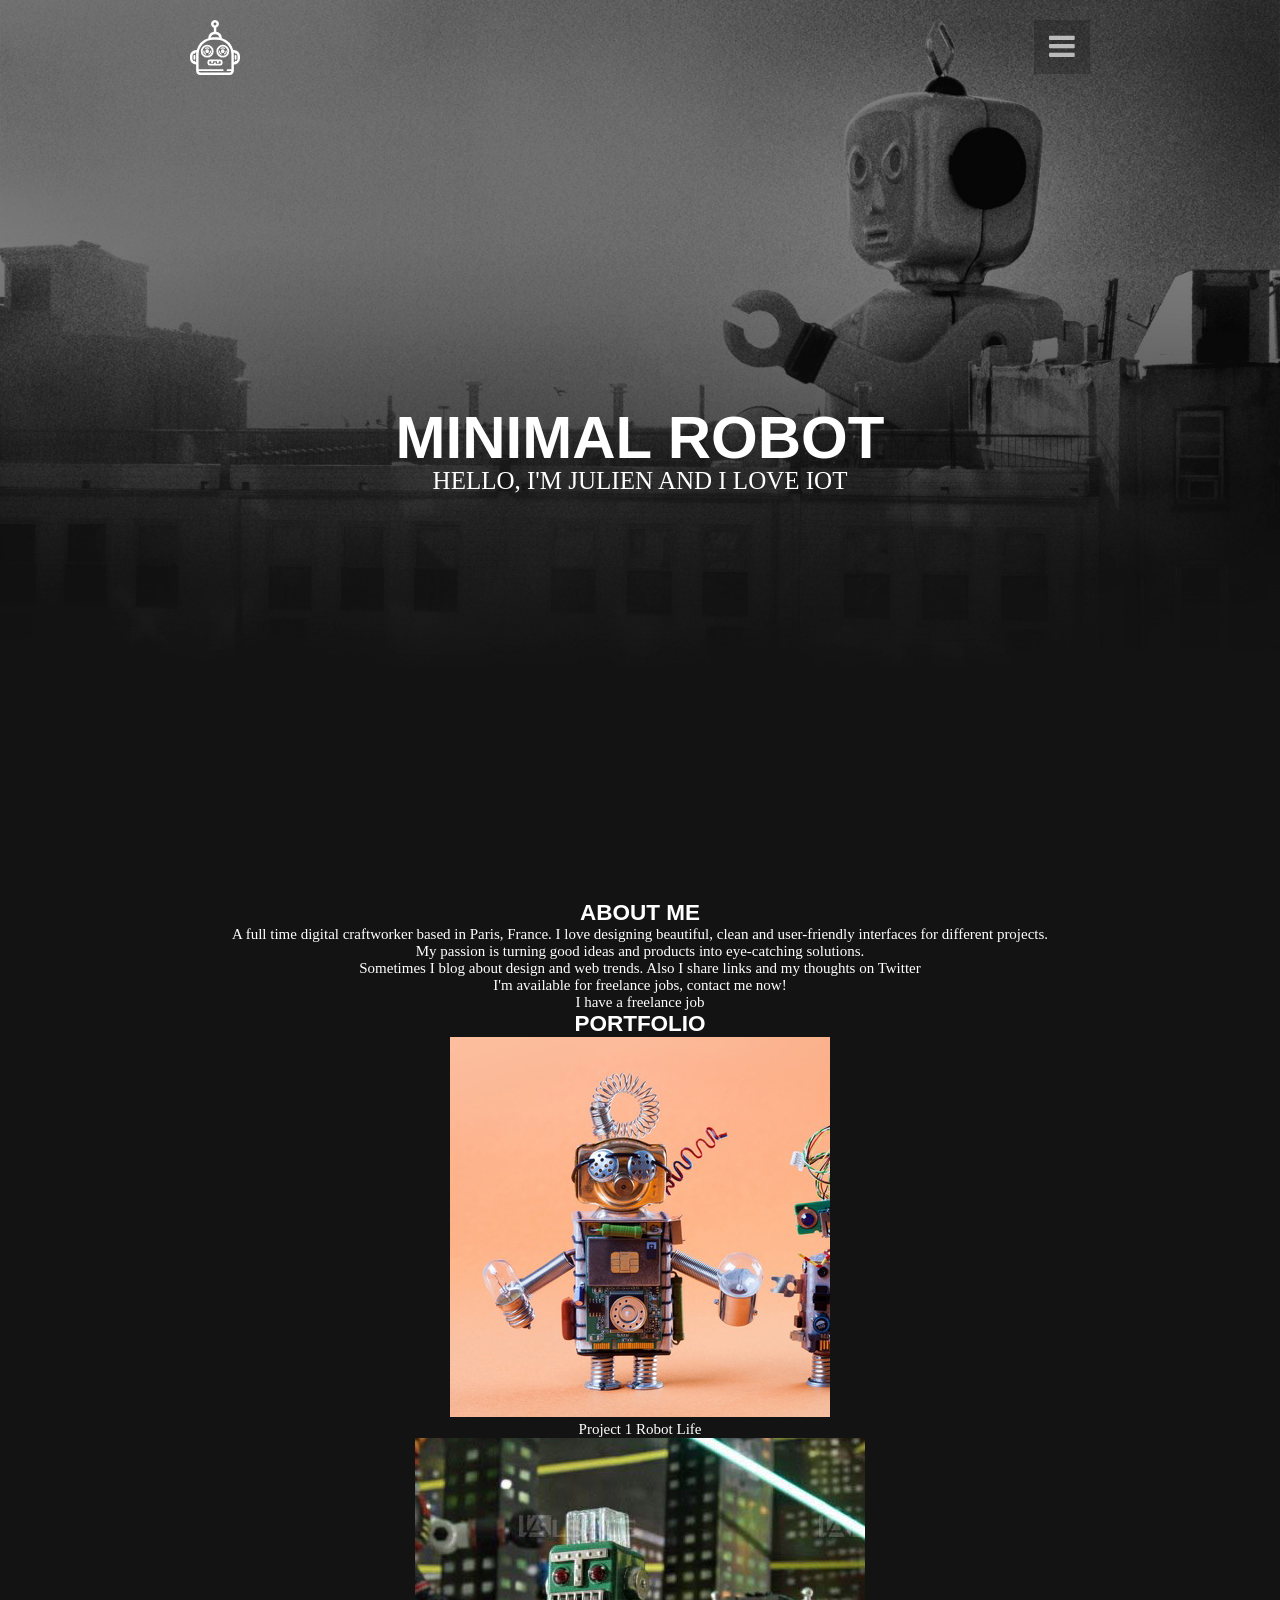
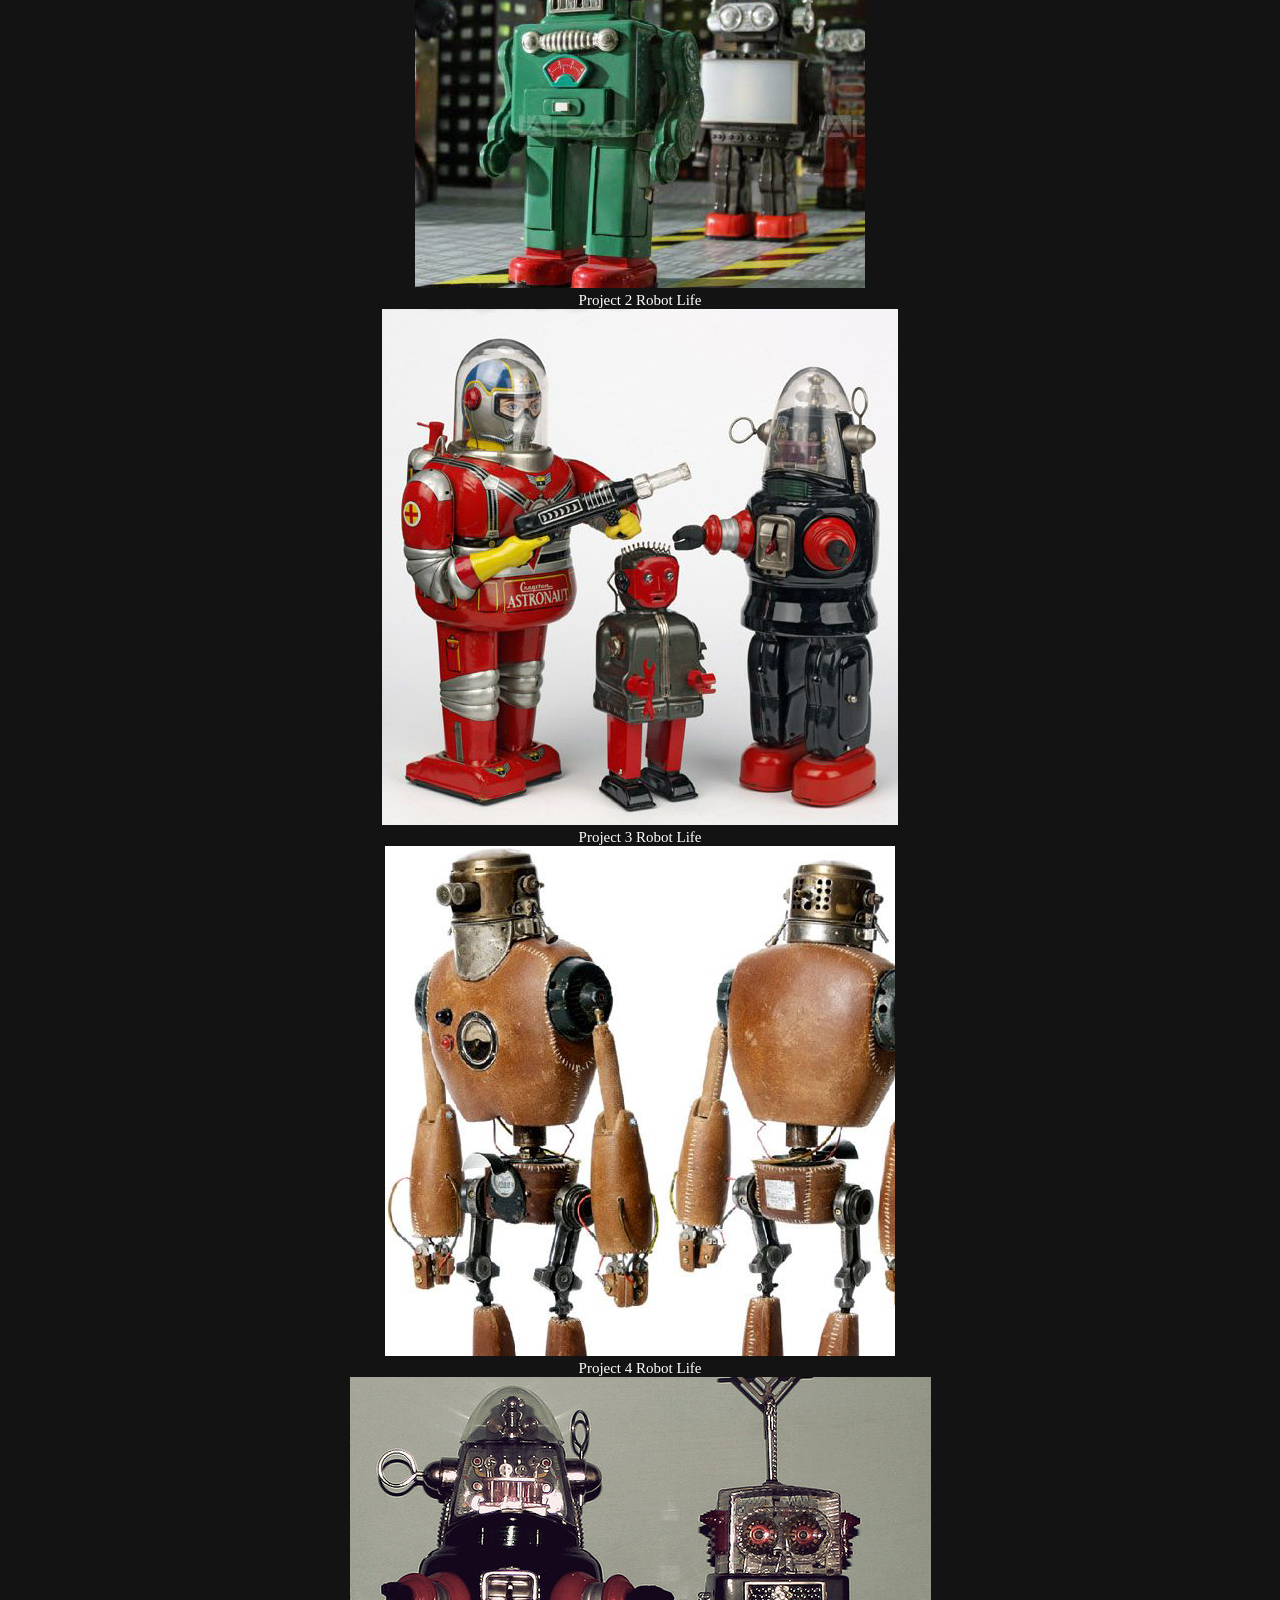
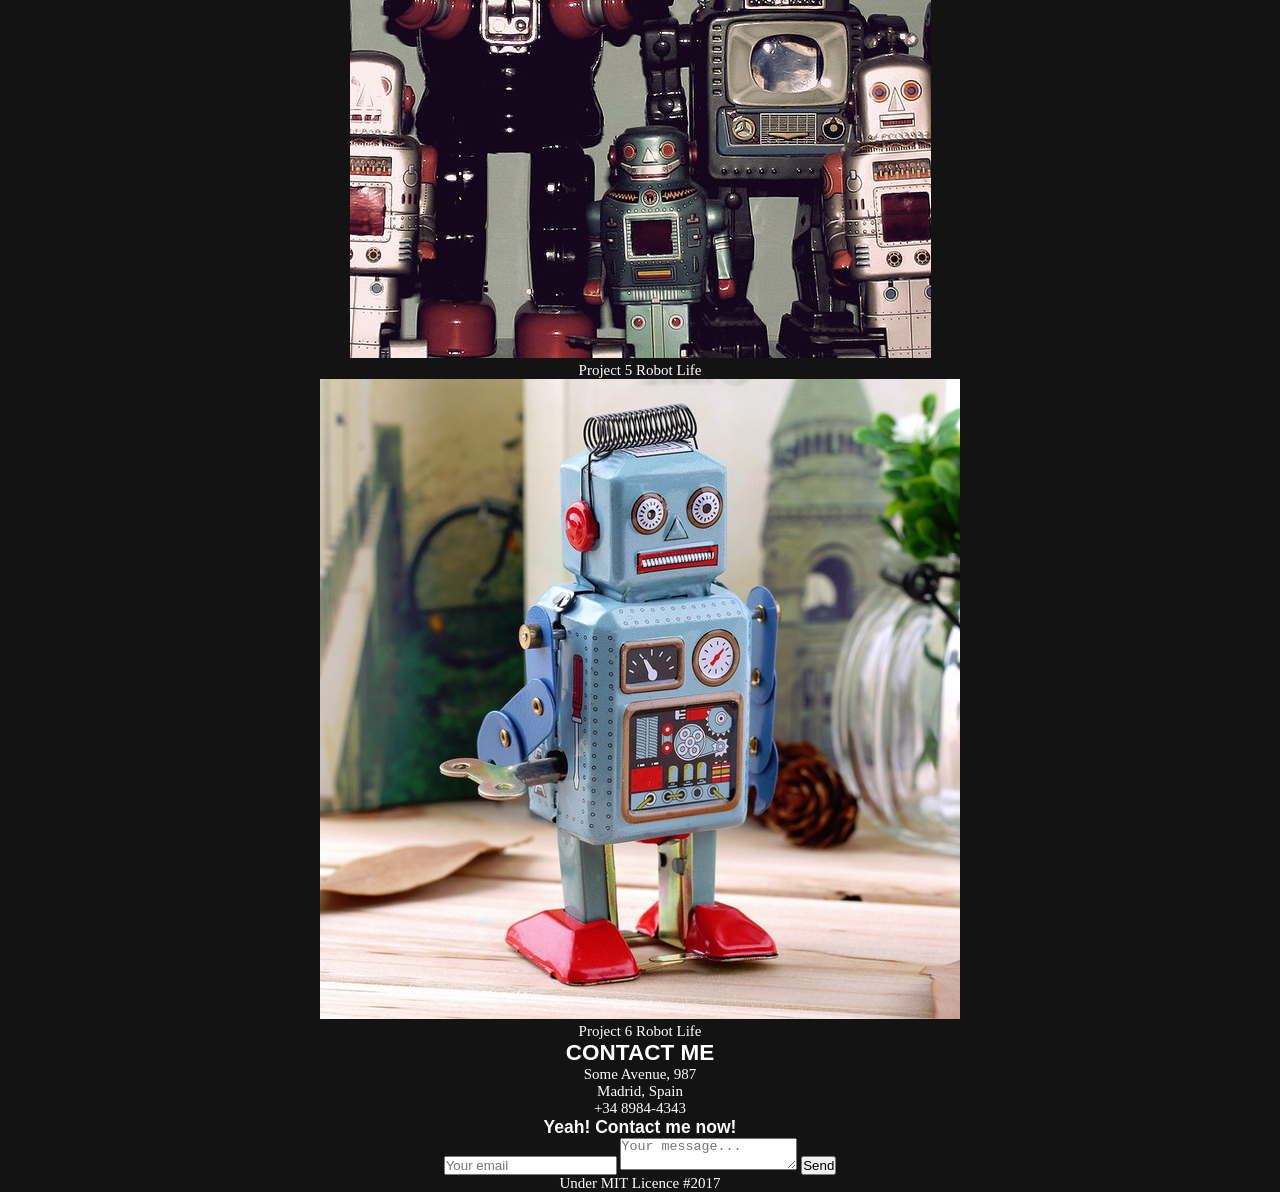
==== FRONT/TP/MinimalRobot/index.html @ c2fe3906 "Base HTML et début du CSS" ====
<!DOCTYPE html>
<html lang="en">
    <head>
        <meta charset="UTF-8">
        <meta name="viewport" content="width=device-width, initial-scale=1.0">
        <meta http-equiv="X-UA-Compatible" content="ie=edge">
        <title>TP Minimal Robot</title>
        <link rel="stylesheet" href="./css/style.css">
    </head>
    <body>

        <header>
            <nav>
                <ul>
                    <li><a href="index.html">Minimal Robot</a></li>
                    <li><a href="#">Home</a></li>
                    <li><a href="#">About</a></li>
                    <li><a href="#">Portfolio</a></li>
                    <li><a href="#">Contacts</a></li>
                    <li>
                        <a href="#"><i class="fa fa-facebook" aria-hidden="true"></i></a>
                        <a href="#"><i class="fa fa-twitter" aria-hidden="true"></i></a>
                        <a href="#"><i class="fa fa-linkedin" aria-hidden="true"></i></a>
                        <a href="#"><i class="fa fa-instagram" aria-hidden="true"></i></a>
                    </li>
                </ul>
            </nav>

            <section>
                <!-- Logo -->
                <a href="index.html"><img src="./img/noun_1194453_cc.svg" alt="Site logo"></a>

                <!-- Burger menu -->
                <a href="#"><i class="fa fa-bars" aria-hidden="true"></i></a>

                <h1>Minimal Robot <span>Hello, I'm Julien and I love IOT</span></h1>
            </section>
        </header>

        <main>
            <section>
                <h2>About me</h2>
                <ul>
                    <li>A full time digital craftworker based in Paris, France. I love designing beautiful, clean and user-friendly interfaces for different projects.</li>
                    <li>My passion is turning good ideas and products into eye-catching solutions.</li>
                    <li>Sometimes I blog about design and web trends. Also I share links and my thoughts on <a href="#" target="_blank">Twitter</a></li>
                    <li>I'm available for freelance jobs, <a href="#">contact me now!</a></li>
                </ul>
                <a href="#" class="callToAction">I have a freelance job</a>
            </section>

            <section>
                <h2>Portfolio</h2>

                <figure>
                    <img src="./img/project1.jpg">

                    <!-- Figcaption remplace l'attribut alt de l'image -->
                    <figcaption>
                        <span>Project 1</span>
                        Robot Life
                    </figcaption>
                </figure>

                <figure>
                    <img src="./img/project2.jpg">
                    
                    <!-- Figcaption remplace l'attribut alt de l'image -->
                    <figcaption>
                        <span>Project 2</span>
                        Robot Life
                    </figcaption>
                </figure>

                <figure>
                    <img src="./img/project3.jpg">
                    
                    <!-- Figcaption remplace l'attribut alt de l'image -->
                    <figcaption>
                        <span>Project 3</span>
                        Robot Life
                    </figcaption>
                </figure>

                <figure>
                    <img src="./img/project4.jpg">
                    
                    <!-- Figcaption remplace l'attribut alt de l'image -->
                    <figcaption>
                        <span>Project 4</span>
                        Robot Life
                    </figcaption>
                </figure>

                <figure>
                    <img src="./img/project5.jpg">
                    
                    <!-- Figcaption remplace l'attribut alt de l'image -->
                    <figcaption>
                        <span>Project 5</span>
                        Robot Life
                    </figcaption>
                </figure>

                <figure>
                    <img src="./img/project6.jpg">
                    
                    <!-- Figcaption remplace l'attribut alt de l'image -->
                    <figcaption>
                        <span>Project 6</span>
                        Robot Life
                    </figcaption>
                </figure>
            </section>

            <section>
                <h2>Contact me</h2>
                <ul>
                    <li>Some Avenue, 987</li>
                    <li>Madrid, Spain</li>
                    <li>+34 8984-4343</li>
                </ul>

                <h3>Yeah! Contact me now!</h3>
                <form action="#">
                    <input type="email" name="userEmail" placeholder="Your email">
                    <textarea name="userMessage" placeholder="Your message..."></textarea>
                    <button type="submit" class="callToAction">Send</button>
                </form>
            </section>
        </main>

        <footer>Under MIT Licence #2017</footer>

    </body>
</html>
---- FRONT/TP/MinimalRobot/css/style.css ----
/* 
Style du reset
*/
    @import url('https://maxcdn.bootstrapcdn.com/font-awesome/4.7.0/css/font-awesome.min.css');

    *{
        margin: 0;
        padding: 0;
    }

    html{
        font-size: 62.5%; /* 1rem = 10px */
    }

    body{
        font-family: 'Times', serif;
        font-size: 1.5rem; /* => 15px */
        text-align: center;
        color: white;
        background-color: #131313;

        /* Gestion de l'image de fond */
        background-image: url('../img/background.jpg');
        background-repeat: no-repeat;
        background-size: 100%;
    }

    h1, h2, h3{
        font-family: 'Arial', sans-serif;
    }

    h1, h2{
        text-transform: uppercase;
    }

    a{
        text-decoration: none;
        color: inherit;
    }

    ul{
        list-style: none;
    }
/**/

/* 
Style header
*/
    header img{
        width: 5rem;
    }

    nav {
        color: #9c9c9c;
        padding: 4rem;
        border-left: .1rem solid #434343;
        background-color: #131313;
        height: 100vh;

        /* Figer la nav en haut à droite de la page */
        position: fixed;
        top: 0;
        right: -25rem;
    }

    nav li{
        margin-bottom: 1rem;
    }

    nav li:first-child{
        font-size: 2rem;
        font-family: 'Arial', sans-serif;
        font-weight: 900;
        text-transform: uppercase;
        color: white;
        margin-bottom: 2rem;
    }

    nav li:last-child{
        margin-top: 3rem;
    }

    header section {
        max-width: 90rem;
        margin: auto;
        height: 100vh;

        /* Bloquer les enfants dans le parent */
        position: relative;
    }

    header section a:first-of-type{
        /* Sortir la balise du flux */
        position: absolute;
        top: 2rem;
        left: 0;
    }

    header section a:last-of-type {
        font-size: 3rem;
        color: #bababa;
        background-color: rgba(0, 0, 0, 0.2);
        padding: 1rem 1.5rem;
        
        /* Sortir la balise du flux */
        position: absolute;
        top: 2rem;
        right: 0;
    }

    h1 {
        font-size: 6rem;
        font-weight: 900;
        line-height: 1;
        width: 100%;
        max-width: 50rem;

        /* Sortir la balise du flux pour la repositionner */
        position: absolute;
        top: 50%;
        left: 50%;

        /* CSS3 : utilisation des constructeurs */
        -webkit-transform: translate(-50%, -50%);
        transform: translate(-50%, -50%);
    }

    h1 span {
        font-family: 'Times', serif;
        font-weight: 100;
        font-size: 2.5rem;
        display: block;
    }
/**/
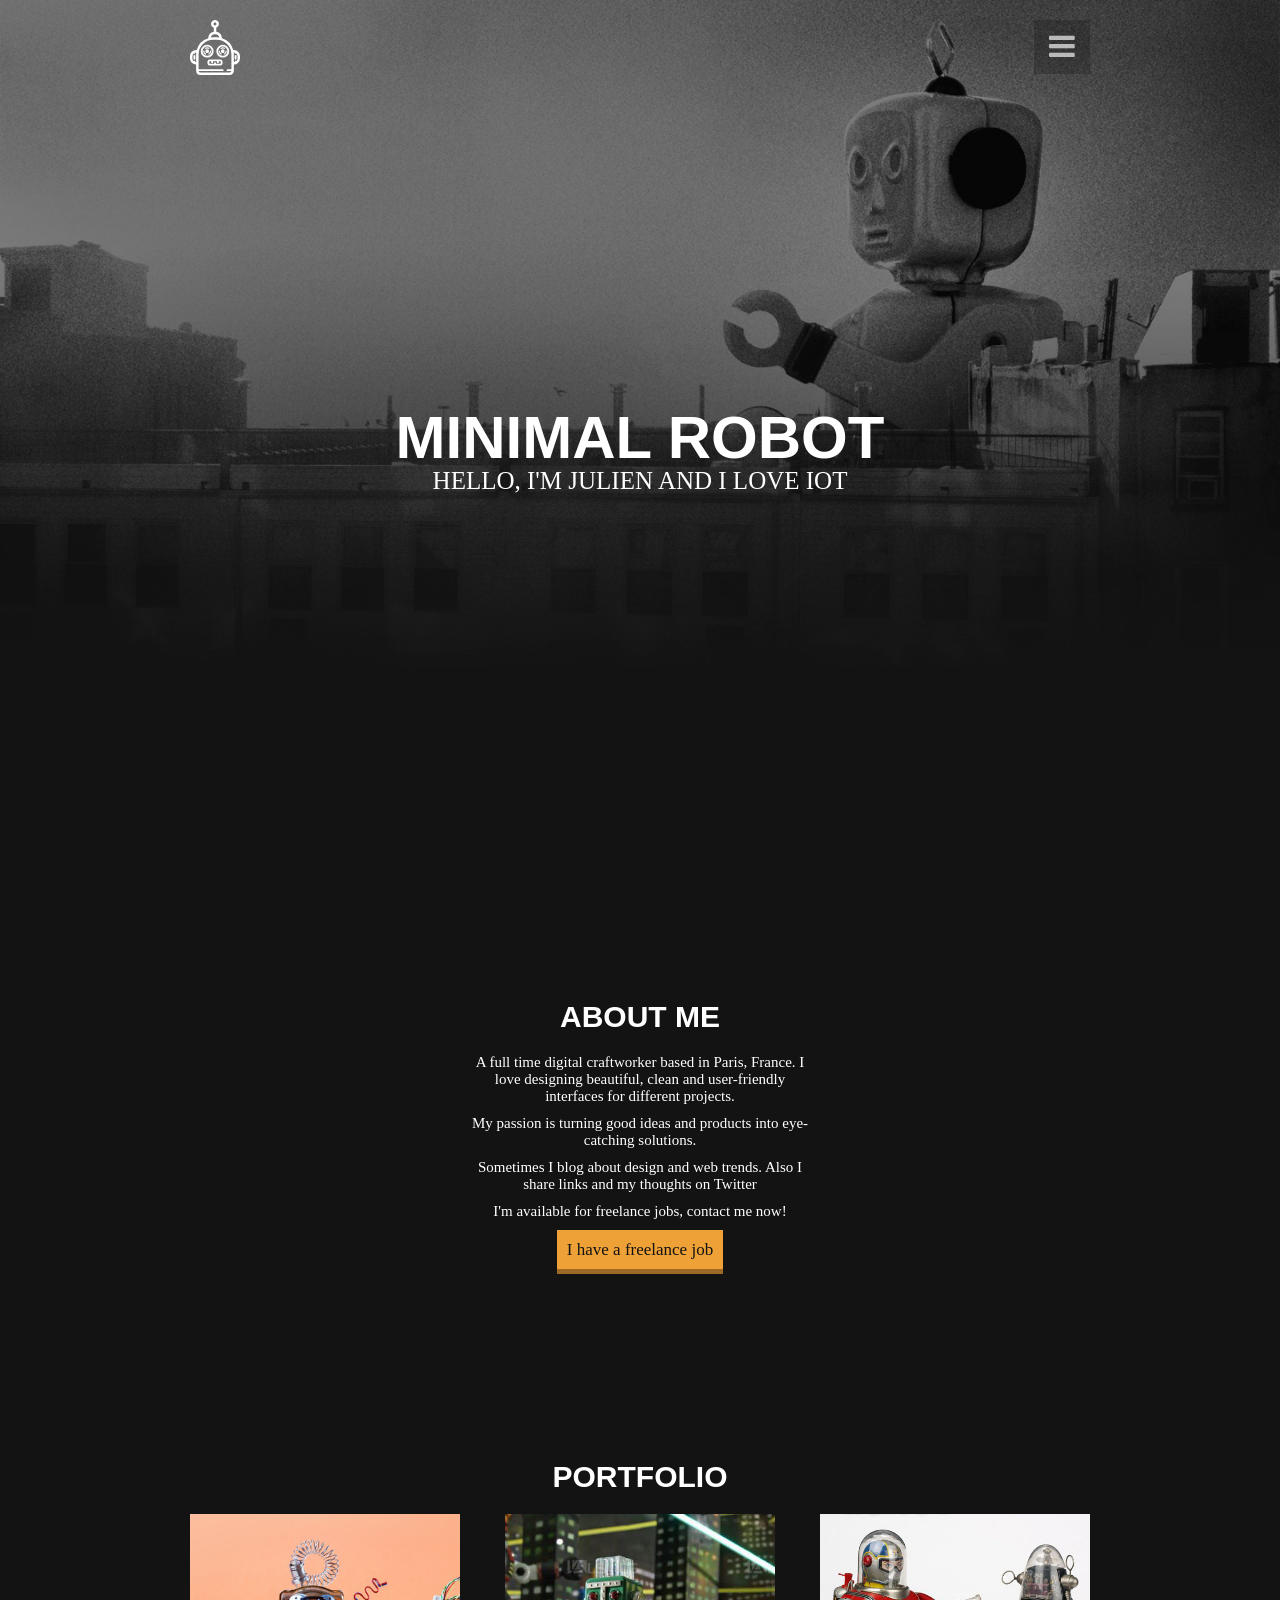
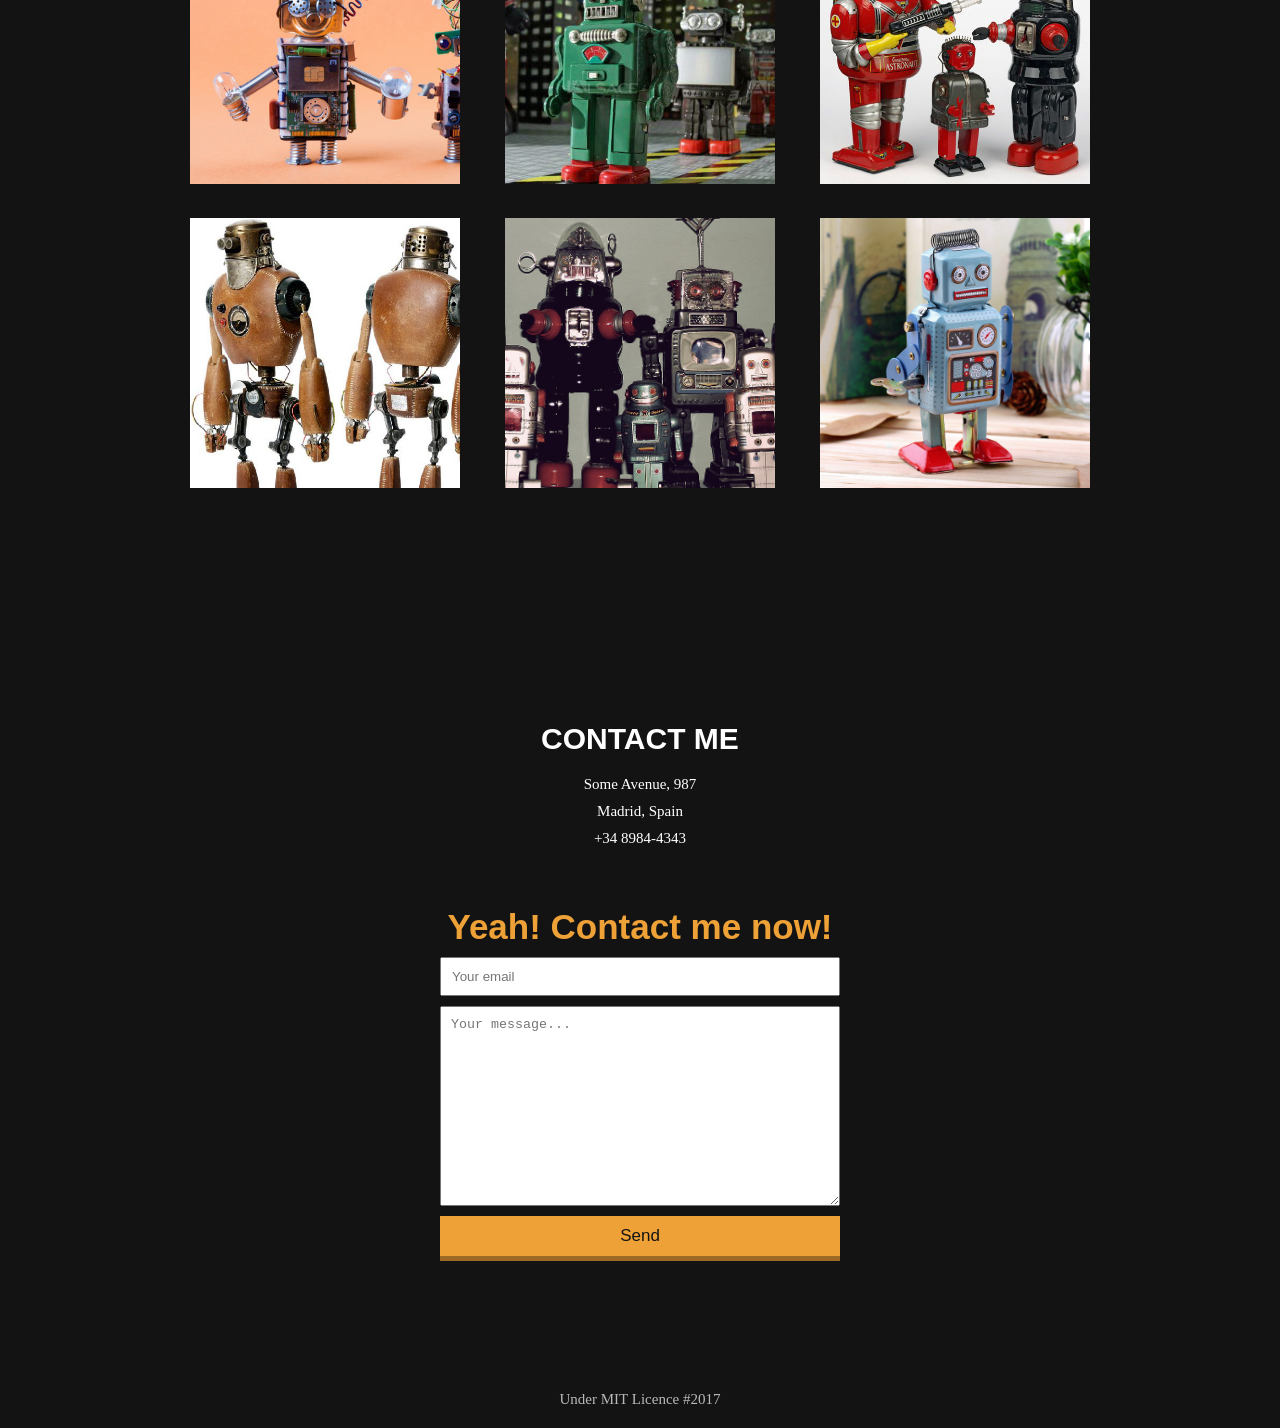
==== commit 8d3f3098: "Fin du CSS" ====
--- a/FRONT/TP/MinimalRobot/index.html
+++ b/FRONT/TP/MinimalRobot/index.html
@@ -51,66 +51,67 @@
 
             <section>
                 <h2>Portfolio</h2>
+                <article>
+                    <figure>
+                        <img src="./img/project1.jpg">
 
-                <figure>
-                    <img src="./img/project1.jpg">
+                        <!-- Figcaption remplace l'attribut alt de l'image -->
+                        <figcaption>
+                            <span>Project 1</span>
+                            Robot Life
+                        </figcaption>
+                    </figure>
 
-                    <!-- Figcaption remplace l'attribut alt de l'image -->
-                    <figcaption>
-                        <span>Project 1</span>
-                        Robot Life
-                    </figcaption>
-                </figure>
+                    <figure>
+                        <img src="./img/project2.jpg">
+                        
+                        <!-- Figcaption remplace l'attribut alt de l'image -->
+                        <figcaption>
+                            <span>Project 2</span>
+                            Robot Life
+                        </figcaption>
+                    </figure>
 
-                <figure>
-                    <img src="./img/project2.jpg">
-                    
-                    <!-- Figcaption remplace l'attribut alt de l'image -->
-                    <figcaption>
-                        <span>Project 2</span>
-                        Robot Life
-                    </figcaption>
-                </figure>
+                    <figure>
+                        <img src="./img/project3.jpg">
+                        
+                        <!-- Figcaption remplace l'attribut alt de l'image -->
+                        <figcaption>
+                            <span>Project 3</span>
+                            Robot Life
+                        </figcaption>
+                    </figure>
 
-                <figure>
-                    <img src="./img/project3.jpg">
-                    
-                    <!-- Figcaption remplace l'attribut alt de l'image -->
-                    <figcaption>
-                        <span>Project 3</span>
-                        Robot Life
-                    </figcaption>
-                </figure>
+                    <figure>
+                        <img src="./img/project4.jpg">
+                        
+                        <!-- Figcaption remplace l'attribut alt de l'image -->
+                        <figcaption>
+                            <span>Project 4</span>
+                            Robot Life
+                        </figcaption>
+                    </figure>
 
-                <figure>
-                    <img src="./img/project4.jpg">
-                    
-                    <!-- Figcaption remplace l'attribut alt de l'image -->
-                    <figcaption>
-                        <span>Project 4</span>
-                        Robot Life
-                    </figcaption>
-                </figure>
+                    <figure>
+                        <img src="./img/project5.jpg">
+                        
+                        <!-- Figcaption remplace l'attribut alt de l'image -->
+                        <figcaption>
+                            <span>Project 5</span>
+                            Robot Life
+                        </figcaption>
+                    </figure>
 
-                <figure>
-                    <img src="./img/project5.jpg">
-                    
-                    <!-- Figcaption remplace l'attribut alt de l'image -->
-                    <figcaption>
-                        <span>Project 5</span>
-                        Robot Life
-                    </figcaption>
-                </figure>
-
-                <figure>
-                    <img src="./img/project6.jpg">
-                    
-                    <!-- Figcaption remplace l'attribut alt de l'image -->
-                    <figcaption>
-                        <span>Project 6</span>
-                        Robot Life
-                    </figcaption>
-                </figure>
+                    <figure>
+                        <img src="./img/project6.jpg">
+                        
+                        <!-- Figcaption remplace l'attribut alt de l'image -->
+                        <figcaption>
+                            <span>Project 6</span>
+                            Robot Life
+                        </figcaption>
+                    </figure>
+                </article>
             </section>
 
             <section>
--- a/FRONT/TP/MinimalRobot/css/style.css
+++ b/FRONT/TP/MinimalRobot/css/style.css
@@ -4,8 +4,14 @@
     @import url('https://maxcdn.bootstrapcdn.com/font-awesome/4.7.0/css/font-awesome.min.css');
 
     *{
+        /* Supprimer toutes les marges */
         margin: 0;
         padding: 0;
+
+        /* Intégrer les bordures et les paddings dans la taille des blocs */
+        -webkit-box-sizing: border-box;
+        -moz-box-sizing: border-box;
+        box-sizing: border-box;
     }
 
     html{
@@ -41,6 +47,10 @@
     ul{
         list-style: none;
     }
+
+    img{
+        max-width: 100%;
+    }
 /**/
 
 /* 
@@ -63,7 +73,7 @@
         right: -25rem;
     }
 
-    nav li{
+    li{
         margin-bottom: 1rem;
     }
 
@@ -131,4 +141,139 @@
         font-size: 2.5rem;
         display: block;
     }
+/**/
+
+/* 
+Style main
+*/
+    section{
+        padding: 10rem 0;
+    }
+
+    h2 {
+        font-size: 3rem;
+        margin-bottom: 2rem;
+    }
+
+    main ul{
+        max-width: 35rem;
+        margin: 0 auto 2rem auto;
+    }
+
+    main{
+        max-width: 90rem;
+        margin: auto;
+    }
+
+    main article{        
+        display: -webkit-flex;
+        display: flex;
+
+        -webkit-flex-wrap: wrap;
+        -moz-flex-wrap: wrap;
+        flex-wrap: wrap;
+
+        -webkit-justify-content: space-between;
+        -moz-justify-content: space-between;
+        justify-content: space-between;
+    }
+
+    figure{
+        width: 30%;
+        cursor: pointer;
+        margin-bottom: 3rem;
+
+        /* Bloquer les enfants dans le parent */
+        position: relative;
+    }
+
+    
+
+    figcaption {
+        font-size: 2rem;
+        background: rgba(19, 19, 19, .5);
+        padding: 2rem;
+        width: 60%;
+
+        opacity: 0;
+        margin-top: -2rem;
+
+        position: absolute;
+        top: 50%;
+        left: 50%;
+
+        -webkit-transform: translate(-50%, -50%);
+        transform: translate(-50%, -50%);
+
+        -webkit-transition: all .5s;
+        transition: all .5s;
+    }
+
+    figure:hover figcaption{
+        margin-top: 0;
+        opacity: 1;
+    }
+
+    
+
+    figcaption span {
+        font-family: 'Arial', sans-serif;
+        font-size: 1.5rem;
+        text-transform: uppercase;
+
+        display: block;
+        background: #131313;
+        padding: 1rem 0;
+        margin-bottom: 1rem;
+    }
+
+    h3 {
+        font-size: 3.5rem;
+        color: #eea136;
+        margin: 6rem auto 1rem auto;
+    }
+
+    form{
+        max-width: 40rem;
+        margin: auto;
+    }
+
+    input, textarea, button{
+        display: block;
+        width: 100%;
+        margin-bottom: 1rem;
+        padding: 1rem;
+    }
+
+    textarea{
+        min-height: 20rem;
+    }
+
+    .callToAction{
+        font-size: 1.7rem;
+        font-weight: 500;
+        color: #131313;
+        background-color: #eea136;
+        padding: 1rem;
+        
+        border: none;
+        border-bottom: .5rem solid #9d6924;
+
+        -webkit-transition: all .5s;
+        transition: all .5s;
+    }
+
+    .callToAction:hover{
+        background-color: white;
+        border-color: white;
+    }
+/**/
+
+/* 
+Style footer
+*/
+    footer{
+        opacity: .7;
+        padding: 2rem;
+    }
 /**/
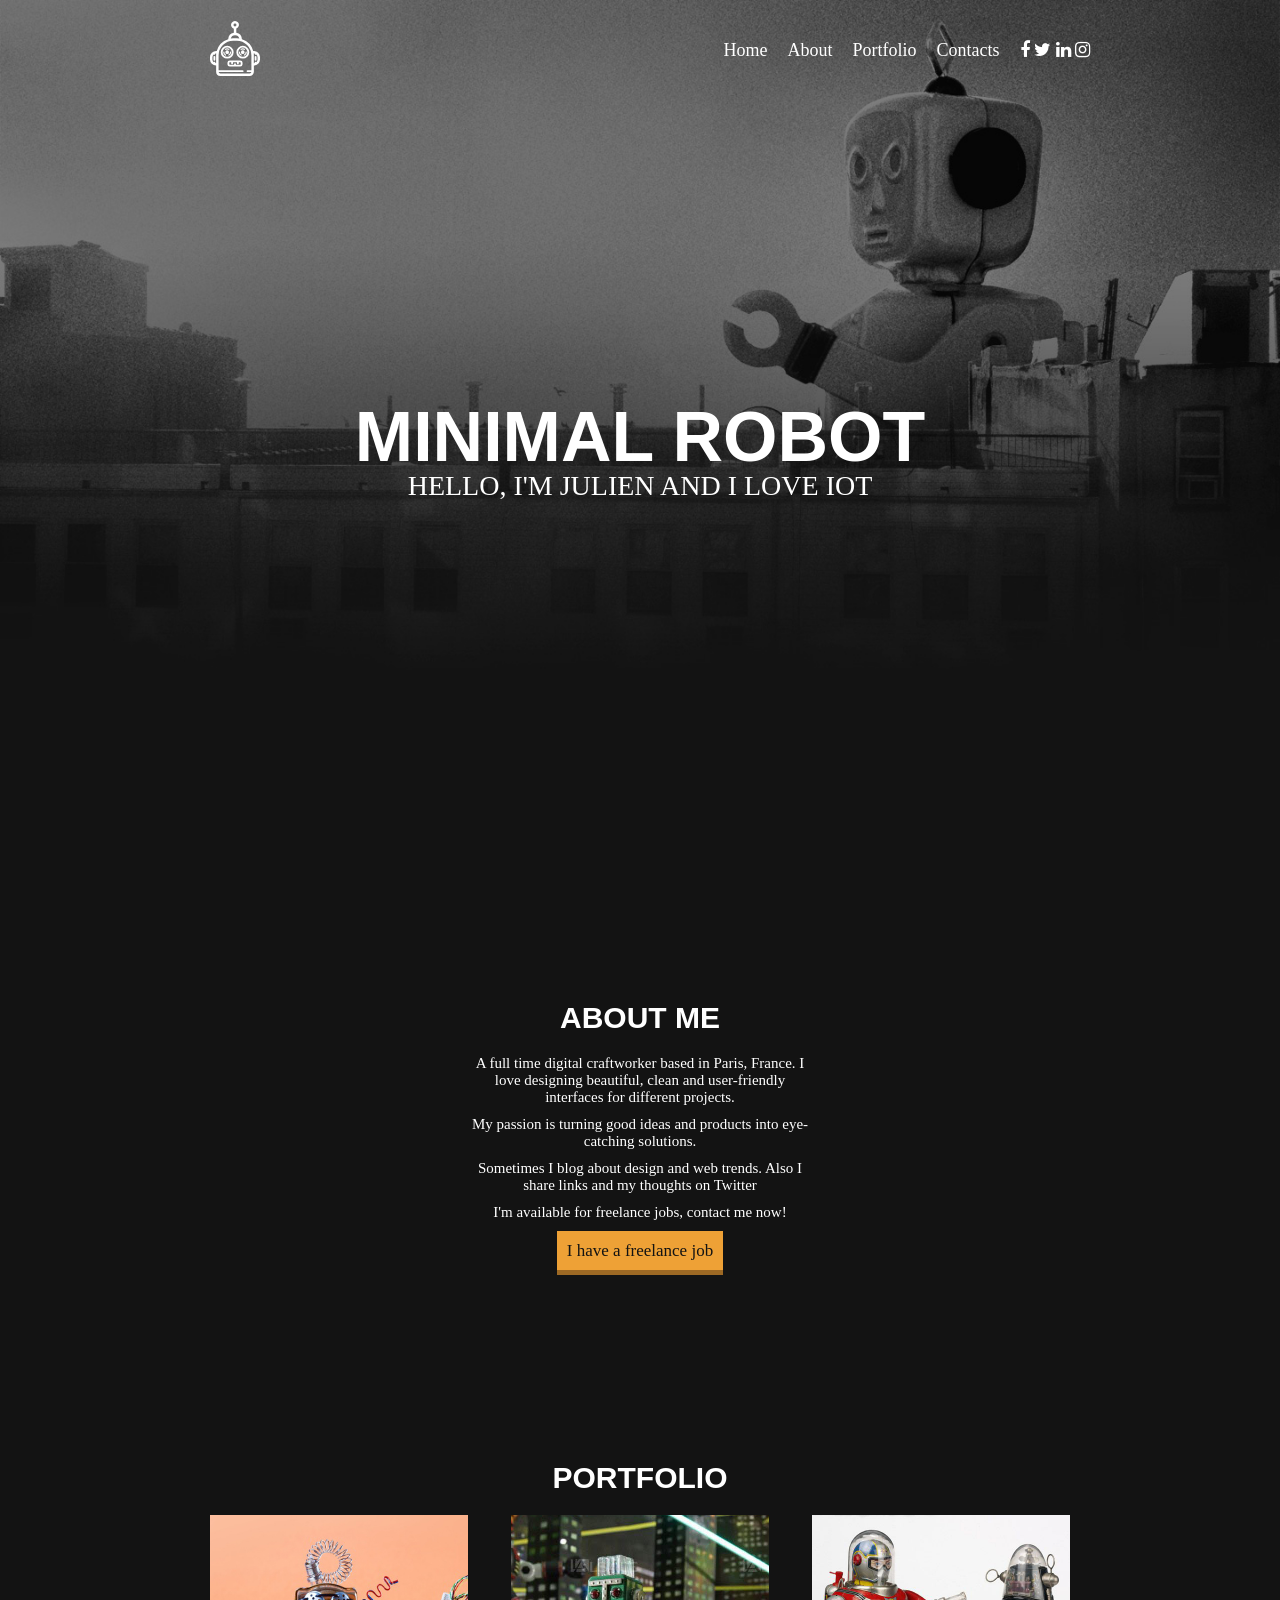
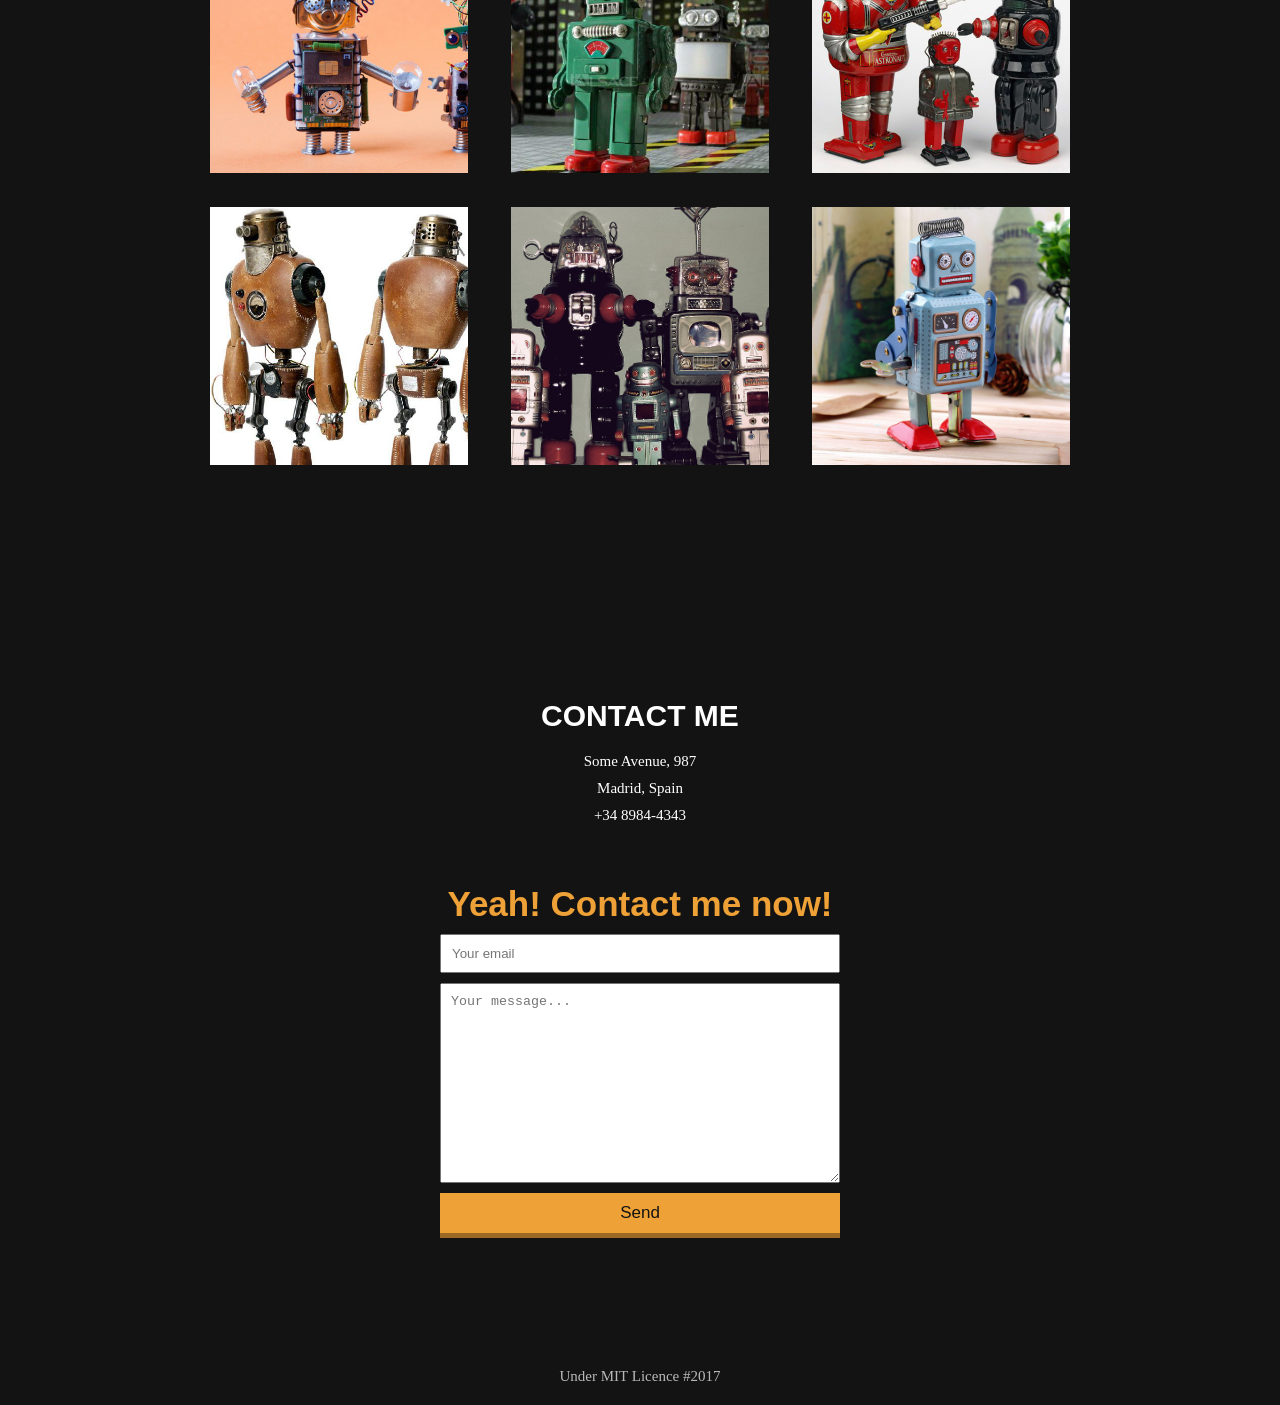
==== commit c3a142d3: "Ajout du JS sur Minimal Robot" ====
--- a/FRONT/TP/MinimalRobot/index.html
+++ b/FRONT/TP/MinimalRobot/index.html
@@ -8,9 +8,10 @@
         <link rel="stylesheet" href="./css/style.css">
     </head>
     <body>
-
+        <!-- <a href="mailto:?subject=look at this website&body=Hi,I found this website
+        and thought you might like it http://www.geocities.com/wowhtml/">tell a friend</a> -->
         <header>
-            <nav>
+            <nav id="myNav">
                 <ul>
                     <li><a href="index.html">Minimal Robot</a></li>
                     <li><a href="#">Home</a></li>
@@ -31,7 +32,9 @@
                 <a href="index.html"><img src="./img/noun_1194453_cc.svg" alt="Site logo"></a>
 
                 <!-- Burger menu -->
-                <a href="#"><i class="fa fa-bars" aria-hidden="true"></i></a>
+                <a href="#" id="burgerMenuBtn">
+                    <i class="fa fa-bars" aria-hidden="true" id="burgerPicto"></i>
+                </a>
 
                 <h1>Minimal Robot <span>Hello, I'm Julien and I love IOT</span></h1>
             </section>
@@ -52,7 +55,7 @@
             <section>
                 <h2>Portfolio</h2>
                 <article>
-                    <figure>
+                    <figure id="myProject">
                         <img src="./img/project1.jpg">
 
                         <!-- Figcaption remplace l'attribut alt de l'image -->
@@ -112,6 +115,21 @@
                         </figcaption>
                     </figure>
                 </article>
+
+                <article id="modal">
+                    <div id="contentModal">
+                        <div>
+                            <img src="./img/project1.jpg" alt="Projet 1">
+                        </div>
+
+                        <div>
+                            <a href="#" id="closeModal"><i class="fa fa-times" aria-hidden="true"></i></a>
+                            <h3>Titre du projet</h3>
+                            <p>Lorem ipsum dolor sit amet consectetur adipisicing elit. Aperiam aut temporibus nesciunt repudiandae repellendus nulla architecto quod placeat? Illo, dignissimos? Officia quos esse mollitia in a qui? Exercitationem, numquam tempora.</p>
+                        </div>
+                    </div>
+                </article>
+
             </section>
 
             <section>
@@ -133,5 +151,6 @@
 
         <footer>Under MIT Licence #2017</footer>
 
+        <script src="./js/script.js"></script>
     </body>
 </html>
--- a/FRONT/TP/MinimalRobot/css/style.css
+++ b/FRONT/TP/MinimalRobot/css/style.css
@@ -28,7 +28,7 @@
         /* Gestion de l'image de fond */
         background-image: url('../img/background.jpg');
         background-repeat: no-repeat;
-        background-size: 100%;
+        background-position: top;
     }
 
     h1, h2, h3{
@@ -54,6 +54,81 @@
 /**/
 
 /* 
+Style modal
+*/
+    #modal {
+        position: fixed;
+        z-index: 2000;
+        top: 0;
+
+        width: 100%;
+        height: 100%;
+        background-color: rgba(0, 0, 0, .6);
+
+        /* Masquer la balise */
+        opacity: 0;
+        left: 100%;
+
+        -webkit-transition: opacity .5s;
+        transition: opacity .5s;
+
+    }
+
+    #modal.open{
+        opacity: 1;
+        left: 0;
+    }
+
+    #modal.open.close{
+        opacity: 0;
+    }
+
+    #contentModal {
+        text-align: left;
+        background-color: white;
+        color: black;
+        position: absolute;
+        width: 70%;
+        padding: 4rem;
+        top: 30%;
+        left: 50%;
+
+        display: -webkit-flex;
+        display: flex;
+
+        -webkit-justify-content: space-between;
+        justify-content: space-between;
+
+        -webkit-transform: translate(-50%, -50%);
+        transform: translate(-50%, -50%);
+
+        -webkit-transition: top .5s;
+        transition: top .5s;
+    }
+
+    #modal.open #contentModal{
+        top: 50%;
+    }
+
+    #contentModal div{
+        width: 48%;
+        position: relative;
+    }
+
+    #contentModal a {
+        font-size: 3rem;
+        
+        position: absolute;
+        top: -3rem;
+        right: -2.5rem;
+    }
+
+    #contentModal h3{
+        margin-top: 0;
+    }
+/**/
+
+/* 
 Style header
 */
     header img{
@@ -61,16 +136,27 @@
     }
 
     nav {
+        text-align: left;
         color: #9c9c9c;
-        padding: 4rem;
+        padding: 3rem;
         border-left: .1rem solid #434343;
         background-color: #131313;
         height: 100vh;
+        width: 100%;
 
         /* Figer la nav en haut à droite de la page */
         position: fixed;
         top: 0;
-        right: -25rem;
+        right: -100%;
+        z-index: 900;
+
+        -webkit-transition: right .5s;
+        transition: right .5s;
+    }
+
+    /* Ajouter la class open sur la nav au clique sur le burger */
+    nav.open{
+        right: 0;
     }
 
     li{
@@ -102,8 +188,8 @@
     header section a:first-of-type{
         /* Sortir la balise du flux */
         position: absolute;
-        top: 2rem;
-        left: 0;
+        top: 1rem;
+        left: 1rem;
     }
 
     header section a:last-of-type {
@@ -113,17 +199,19 @@
         padding: 1rem 1.5rem;
         
         /* Sortir la balise du flux */
-        position: absolute;
-        top: 2rem;
-        right: 0;
+        position: fixed;
+        top: 1rem;
+        right: 1rem;
+        z-index: 1000;
     }
 
     h1 {
-        font-size: 6rem;
+        font-size: 5.5rem;
         font-weight: 900;
         line-height: 1;
         width: 100%;
         max-width: 50rem;
+        padding: 0 1rem;
 
         /* Sortir la balise du flux pour la repositionner */
         position: absolute;
@@ -138,7 +226,7 @@
     h1 span {
         font-family: 'Times', serif;
         font-weight: 100;
-        font-size: 2.5rem;
+        font-size: .4em;
         display: block;
     }
 /**/
@@ -163,6 +251,7 @@
     main{
         max-width: 90rem;
         margin: auto;
+        padding: 0 1rem;
     }
 
     main article{        
@@ -179,12 +268,16 @@
     }
 
     figure{
-        width: 30%;
+        width: 100%;
         cursor: pointer;
         margin-bottom: 3rem;
 
         /* Bloquer les enfants dans le parent */
         position: relative;
+    }
+
+    figure img{
+        width: 100%;
     }
 
     
@@ -276,4 +369,97 @@
         opacity: .7;
         padding: 2rem;
     }
+/**/
+
+
+/* 
+Requêtes media
+*/
+    @media screen and (min-width: 650px){
+        
+        body{
+            background-size: 100%;
+        }
+
+        nav{
+            width: 28rem;
+            right: -28rem;
+            padding: 3.9rem;
+        }
+
+        header section a:first-of-type{
+            top: 2rem;
+            left: 2rem;
+        }
+
+        header section a:last-of-type{
+            top: 2rem;
+            right: 2rem;
+        }
+
+        h1{
+            font-size: 7rem;
+            max-width: 60rem;
+        }
+
+        main{
+            padding: 0 2rem;
+        }
+
+        figure{
+            width: 48%;
+        }
+
+    } /* Fin de la requête 650px */
+
+
+    @media screen and (min-width: 900px){
+         
+        header section{
+            margin-top: -7rem;
+        }
+
+        header section a:last-of-type, nav li:first-child{
+            display: none;
+        }
+
+        nav {
+            position: relative;
+            right: 0;
+            z-index: 1000;
+            height: auto;
+            padding: 0;
+            background-color: transparent;
+            width: 100%;
+            max-width: 90rem;
+            margin: auto;
+            text-align: right;
+            margin-top: 4rem;
+            color: white;
+            font-size: 1.8rem;
+            border: none;
+        }
+
+        nav ul{
+            display: -webkit-flex;
+            display: flex;
+
+            -webkit-justify-content: flex-end;
+            justify-content: flex-end;
+        }
+
+        nav li:last-child{
+            margin-top: 0;
+        }
+
+        nav li{
+            padding-left: 2rem;
+        }
+
+        figure{
+            width: 30%;
+        }
+
+    }
+
 /**/
